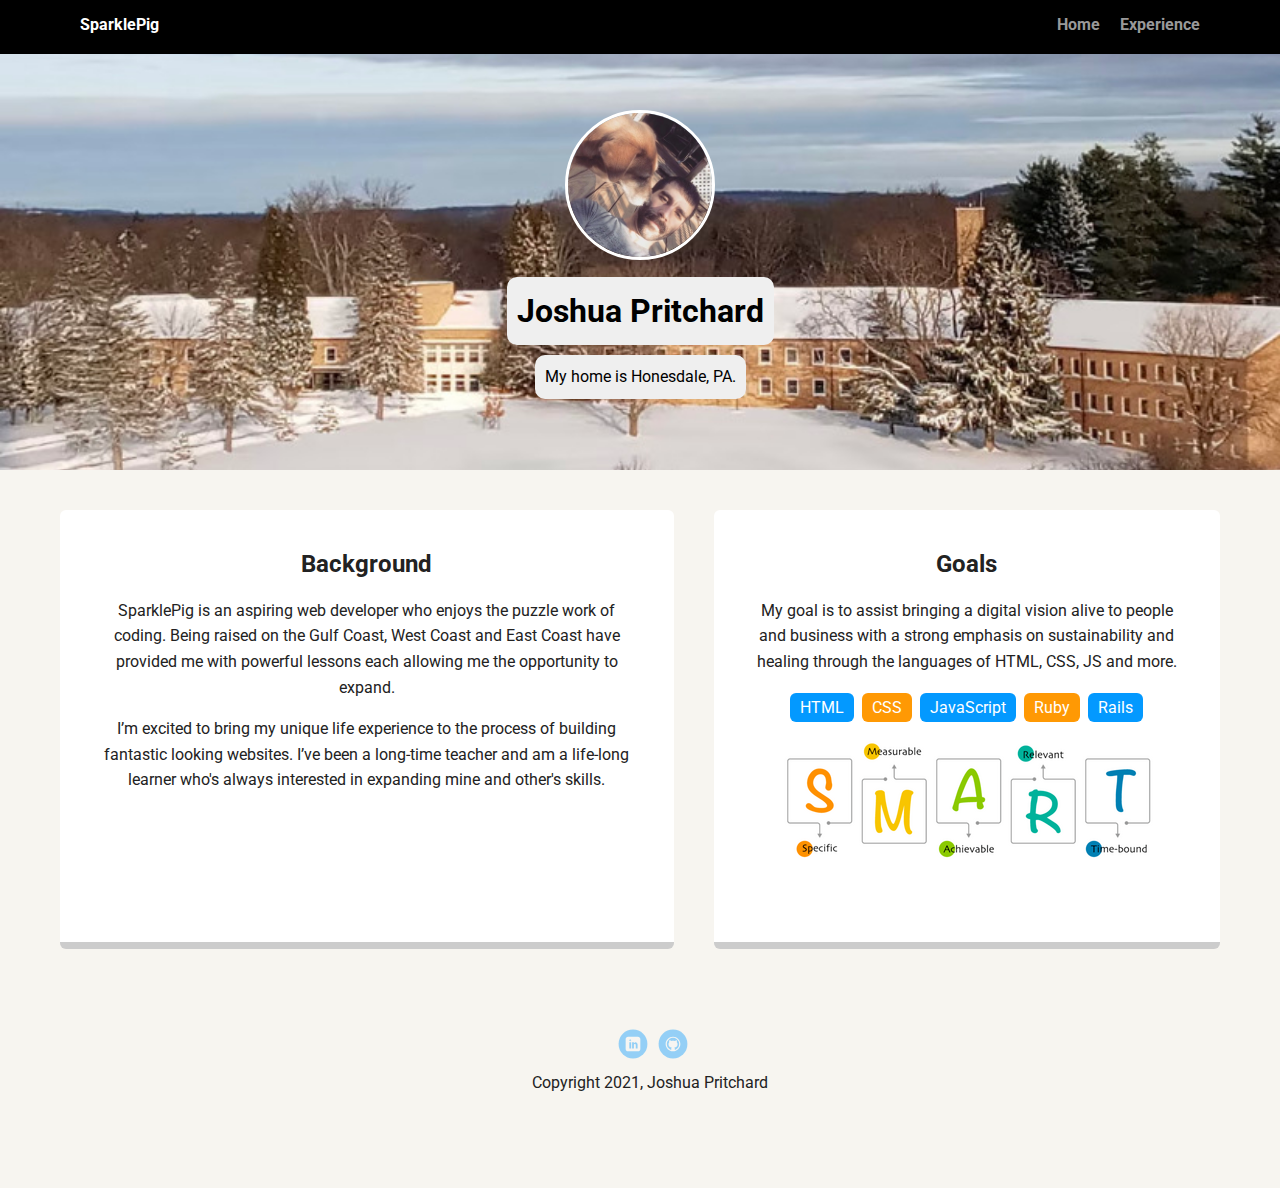
==== Project-1-Treehouse/index.html @ 8c2db4d6 "Add files via upload" ====
<!doctype html>
<html lang="en">
<head>
  <meta charset="utf-8">
  <title>experience</title>
  <meta name="viewport" content="width=device-width, initial-scale=1.0">
  <link rel="stylesheet" href="styles.css">
  <link href="https://fonts.googleapis.com/css?family=Muli%7CRoboto:400,300,500,700,900" rel="stylesheet"></head>
  </head>
  <body>

      <div class="main-nav">
        <ul class="nav">
          <li class="name">SparklePig</li>
          <li><a href="index.html">Home</a></li>
          <li><a href="Experience.html">Experience</a></li>
        </ul>
      </div>
      
    <header>
      <img src="images/profile.jpg" alt="Picture of Joshua and pup" class="profile-image" title="Joshua and Puppy">
      <h1 class="tag name">Joshua Pritchard</h1>
      <p class="tag location">My home is Honesdale, PA.</p>
    </header>

    <main class="flex">
      <div class="card">
        <h2>Background</h2>
        <p>SparklePig is an aspiring web developer who enjoys the puzzle work of coding. Being raised on the Gulf Coast, West Coast and East Coast have provided me with powerful lessons each allowing me the opportunity to expand.</p>
        <p>I’m excited to bring my unique life experience to the process of building fantastic looking websites. I’ve been a long-time teacher and am a life-long learner who's always interested in expanding mine and other's skills.</p>

      </div>


      <div class="card">
        <h2>Goals</h2>
        <p>My goal is to assist bringing a digital vision alive to people and business with a strong emphasis on sustainability and healing through the languages of HTML, CSS, JS and more.</p>
        <ul class="skills">
          <ul class="skills">
          <li>HTML</li>
          <li>CSS</li>
          <li>JavaScript</li>
          <li>Ruby</li>
          <li>Rails</li>
        </ul>
        <img src="images/smart.png" alt="Acronym of smart" class="acronym-image" title="Smart acronym">
      </div>

    </main>
    <footer>
      <ul>
        <li><a href="https://www.linkedin.com/in/joshua-p-a45223111/" class="social linkedin">LinkedIn</a></li>
        <li><a href="#" class="social github">Github</a></li>
      </ul>
      <p class="copyright">Copyright 2021, Joshua Pritchard</p>
    </footer>
  </body>
  </html>
---- Project-1-Treehouse/styles.css ----
/* Global Layout Set-up */
* { 
  box-sizing: border-box;
}
  
body {
  margin: 0;
  padding: 0;
  text-align: center;
  font-family: 'Roboto', sans-serif;
  color: #222;
  background: #f7f5f0;
}
/* Link Styles */

a {
  text-decoration: none;
  color: #999;
}
a:hover {
  color: #6633ff;
}

/* Section Styles */

.main-nav {
  width: 100%;
  background: black;
  min-height: 30px;
  padding: 10px;
  position: fixed;
  text-align: center;
}
.nav {
  display: flex;
  justify-content: space-around;
  font-weight: 700;
  list-style-type: none;
  margin: 0 auto;
  padding: 0;
}

.nav .name {
    display: block;
    margin-right: auto;
    color: white;
}
.nav li {
  padding: 5px 10px 10px 10px;
}
.nav a {
  transition: all .5s;
}
.nav a:hover {
  color: white
}

header {
  text-align: center;
  background: url('images/campus.jpg') no-repeat top center ;
  background-size: cover;
  overflow: hidden;
  padding-top: 60px;
}
header {
  line-height: 1.5;
}
header .profile-image {
  margin-top: 50px;
  width: 150px;
  height: 150px;
  border-radius: 50%;
  border: 3px solid white;
  transition: all .5s;
}
header .profile-image:hover {
  transform: scale(1.2) rotate(5deg);
}
.tag {
  background-color: #efefef; 
  color: black;
  padding: 10px;
  border-radius: 10px;
  display: table;
  margin: 10px auto;
} 
.location {
  background-color: #efefef;
  color: black;
}
.card {
  margin: 20px;
  padding: 20px 40px 40px;
  max-width: 1000px;
  text-align: center;
  background: #fff;
  border-bottom: 7px solid #ccc;
  border-radius: 6px;
  transition: all .5s;
}
.card:hover {
  border-color: #ff99ff;
}

ul.skills {
  padding: 0;
  text-align: center;
}

.skills li {
  border-radius: 6px;
  display: inline-block;
  background: #ff9904;
  color: white;
  padding: 5px 10px;
  margin: 2px;
}

.skills li:nth-child(odd) {
  background: #0399ff;
}

footer {
  width: 100%;
  min-height: 30px;
  padding: 20px 0 40px 20px;
}

footer .copyright {
  top: -8px;
  font-size: .75em;
}

footer ul {
  list-style-type: none;
  margin: 0;
  padding: 0;
}

footer ul li {
  display: inline-block;
}

a.social {
  display: inline-block;
  text-indent: -9999px;
  margin-left: 5px;
  width: 30px;
  height: 30px;
  background-size: 30px 30px;
  opacity: .4;
  transition: all .5s;
}
a.twitter {
  background-image: url(images/twitter.svg);
}
a.linkedin {
  background-image: url(images/linkedin.svg);
}
a.github {
  background-image: url(images/github.svg);
}
a.social:hover {
  opacity: 1;
}
.clearfix {
  clear: both;
}

/* Styles for larger screens */
@media screen and (min-width: 720px) {
  
  .flex {
      display: -ms-flexbox;      /* TWEENER - IE 10 */
      display: flex; 
      max-width: 1200px;
      -ms-flex-pack: distribute;
      justify-content: space-around;
      margin: 0 auto;
  }

  header {
    min-height: 470px;
  }

  .nav {
    max-width: 1200px;
    padding: 0 30px;
  }


  main {
    padding-top: 20px;
  }

  main p {
    line-height: 1.6em;
  }

  footer {
    font-size: 1.3em;
    max-width: 1200px;
    margin: 40px auto;
  }

}
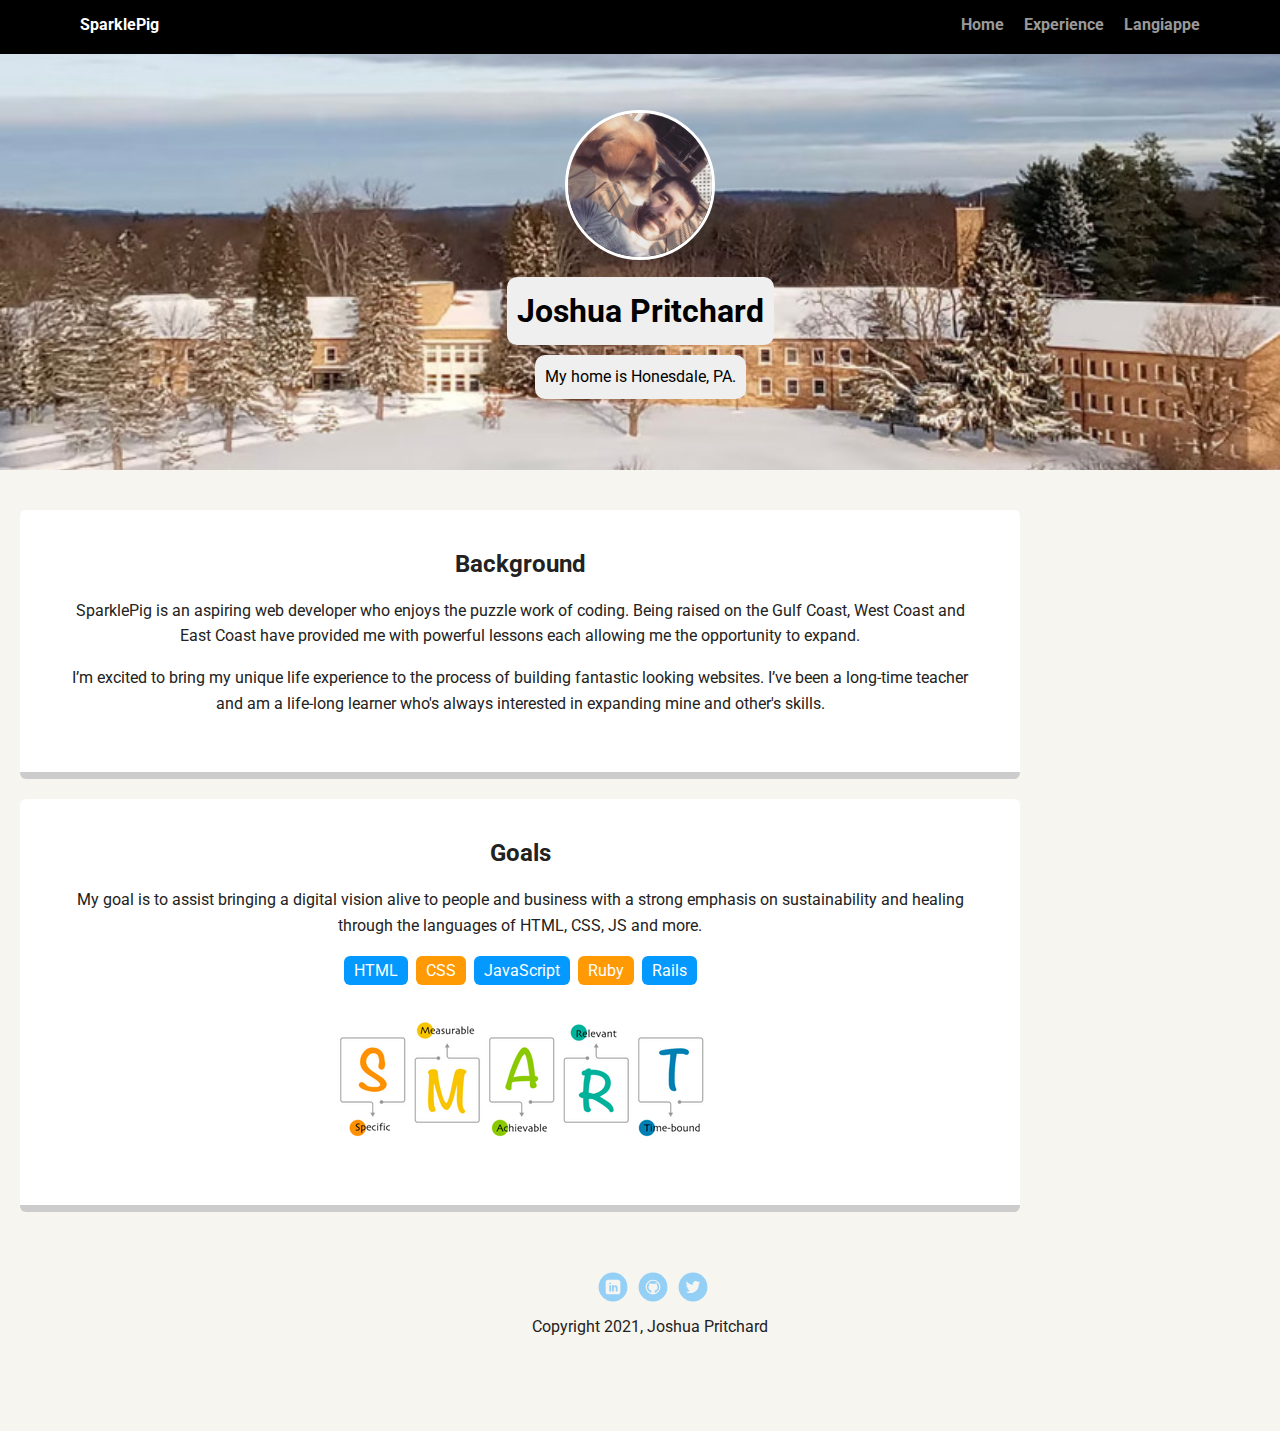
==== commit e5cdaef5: "Add files via upload" ====
--- a/Project-1-Treehouse/index.html
+++ b/Project-1-Treehouse/index.html
@@ -5,7 +5,7 @@
   <title>experience</title>
   <meta name="viewport" content="width=device-width, initial-scale=1.0">
   <link rel="stylesheet" href="styles.css">
-  <link href="https://fonts.googleapis.com/css?family=Muli%7CRoboto:400,300,500,700,900" rel="stylesheet"></head>
+  <link href="https://fonts.googleapis.com/css?family=Muli%7CRoboto:400,300,500,700,900" rel="stylesheet">
   </head>
   <body>
 
@@ -14,45 +14,47 @@
           <li class="name">SparklePig</li>
           <li><a href="index.html">Home</a></li>
           <li><a href="Experience.html">Experience</a></li>
+          <li><a href="Langiappe.html">Langiappe</a></li>
         </ul>
       </div>
-      
+
     <header>
       <img src="images/profile.jpg" alt="Picture of Joshua and pup" class="profile-image" title="Joshua and Puppy">
       <h1 class="tag name">Joshua Pritchard</h1>
       <p class="tag location">My home is Honesdale, PA.</p>
     </header>
 
-    <main class="flex">
+    <main>
+
+    <div></div>
+      <div class="flex"></div>
       <div class="card">
         <h2>Background</h2>
         <p>SparklePig is an aspiring web developer who enjoys the puzzle work of coding. Being raised on the Gulf Coast, West Coast and East Coast have provided me with powerful lessons each allowing me the opportunity to expand.</p>
         <p>I’m excited to bring my unique life experience to the process of building fantastic looking websites. I’ve been a long-time teacher and am a life-long learner who's always interested in expanding mine and other's skills.</p>
+    </div>
 
-      </div>
-
-
-      <div class="card">
+        <div class="card">
         <h2>Goals</h2>
         <p>My goal is to assist bringing a digital vision alive to people and business with a strong emphasis on sustainability and healing through the languages of HTML, CSS, JS and more.</p>
         <ul class="skills">
-          <ul class="skills">
           <li>HTML</li>
           <li>CSS</li>
           <li>JavaScript</li>
           <li>Ruby</li>
           <li>Rails</li>
         </ul>
-        <img src="images/smart.png" alt="Acronym of smart" class="acronym-image" title="Smart acronym">
-      </div>
+      <img src="images/smart.png" alt="Acronym of smart" class="acronym-image" title="Smart acronym">
+    </div>
+  </main>
 
-    </main>
-    <footer>
-      <ul>
-        <li><a href="https://www.linkedin.com/in/joshua-p-a45223111/" class="social linkedin">LinkedIn</a></li>
-        <li><a href="#" class="social github">Github</a></li>
-      </ul>
-      <p class="copyright">Copyright 2021, Joshua Pritchard</p>
-    </footer>
-  </body>
-  </html>
+  <footer>
+    <ul>
+      <li><a href="https://www.linkedin.com/in/joshua-p-a45223111/" class="social linkedin">LinkedIn</a></li>
+      <li><a href="https://github.com/Joshua-Pritchard" class="social github">Github</a></li>
+      <li><a href="https://www.facebook.com/joshua.pritchard.39" class="social facebook">Facebook</a></li>
+    </ul>
+    <p class="copyright">Copyright 2021, Joshua Pritchard</p>
+  </footer>
+</body>
+</html>
--- a/Project-1-Treehouse/styles.css
+++ b/Project-1-Treehouse/styles.css
@@ -1,8 +1,8 @@
 /* Global Layout Set-up */
-* { 
+* {
   box-sizing: border-box;
 }
-  
+
 body {
   margin: 0;
   padding: 0;
@@ -74,16 +74,17 @@
   transition: all .5s;
 }
 header .profile-image:hover {
-  transform: scale(1.2) rotate(5deg);
+  transform: scale(1.2) rotate(360deg);
+
 }
 .tag {
-  background-color: #efefef; 
+  background-color: #efefef;
   color: black;
   padding: 10px;
   border-radius: 10px;
   display: table;
   margin: 10px auto;
-} 
+}
 .location {
   background-color: #efefef;
   color: black;
@@ -96,7 +97,6 @@
   background: #fff;
   border-bottom: 7px solid #ccc;
   border-radius: 6px;
-  transition: all .5s;
 }
 .card:hover {
   border-color: #ff99ff;
@@ -151,8 +151,8 @@
   opacity: .4;
   transition: all .5s;
 }
-a.twitter {
-  background-image: url(images/twitter.svg);
+a.facebook {
+  background-image: url(images/facebook.svg);
 }
 a.linkedin {
   background-image: url(images/linkedin.svg);
@@ -169,10 +169,10 @@
 
 /* Styles for larger screens */
 @media screen and (min-width: 720px) {
-  
+
   .flex {
       display: -ms-flexbox;      /* TWEENER - IE 10 */
-      display: flex; 
+      display: flex;
       max-width: 1200px;
       -ms-flex-pack: distribute;
       justify-content: space-around;
@@ -204,4 +204,3 @@
   }
 
 }
-
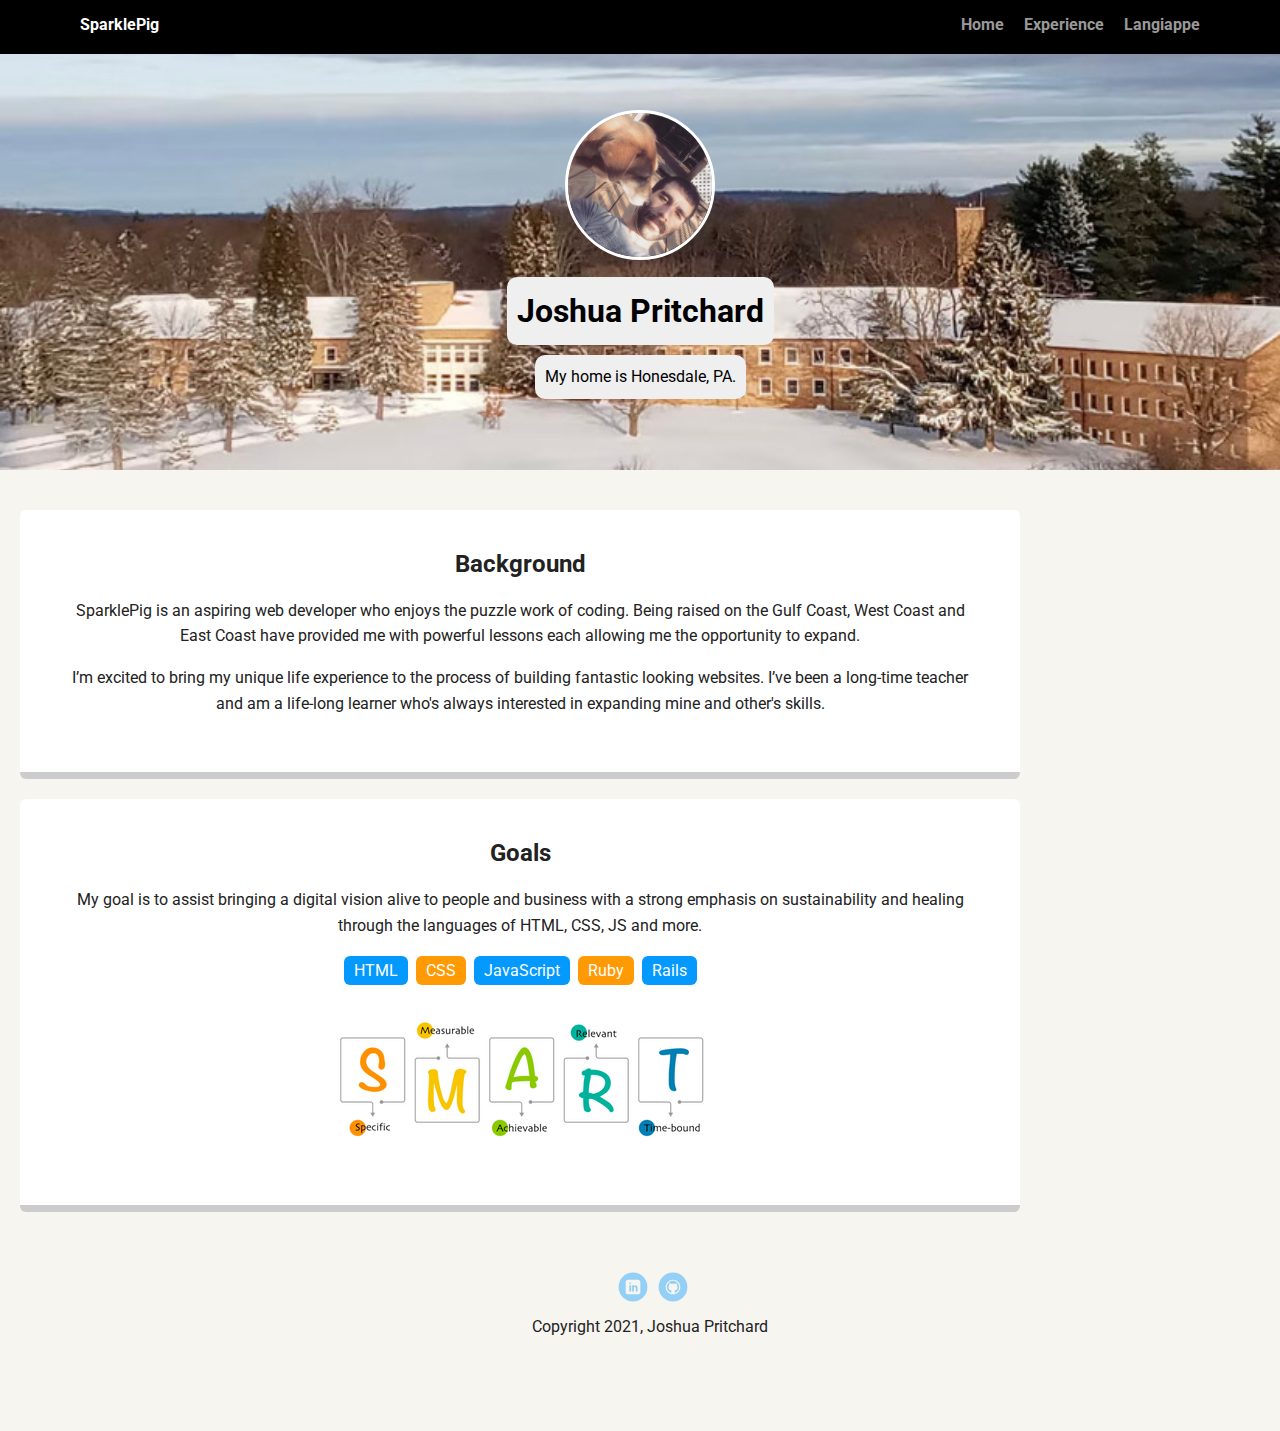
==== commit 6167090a: "Add files via upload" ====
--- a/Project-1-Treehouse/index.html
+++ b/Project-1-Treehouse/index.html
@@ -52,7 +52,6 @@
     <ul>
       <li><a href="https://www.linkedin.com/in/joshua-p-a45223111/" class="social linkedin">LinkedIn</a></li>
       <li><a href="https://github.com/Joshua-Pritchard" class="social github">Github</a></li>
-      <li><a href="https://www.facebook.com/joshua.pritchard.39" class="social facebook">Facebook</a></li>
     </ul>
     <p class="copyright">Copyright 2021, Joshua Pritchard</p>
   </footer>
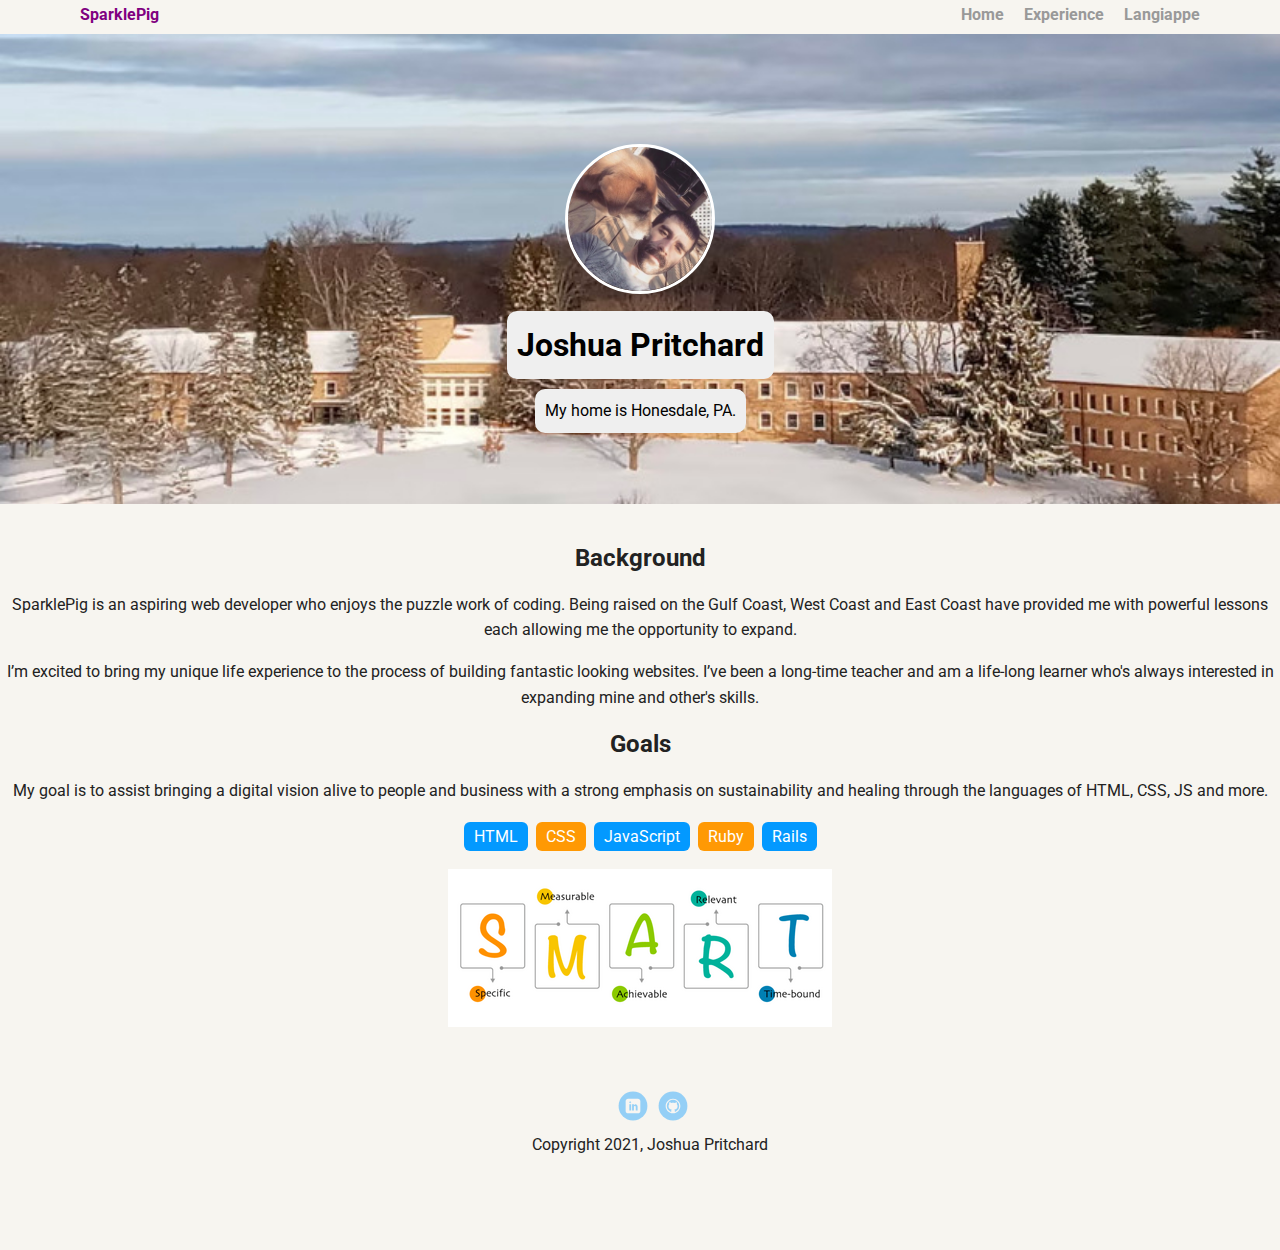
==== commit 2f8ab0d6: "Add files via upload" ====
--- a/Project-1-Treehouse/index.html
+++ b/Project-1-Treehouse/index.html
@@ -9,14 +9,14 @@
   </head>
   <body>
 
-      <div class="main-nav">
+      <nav>
         <ul class="nav">
           <li class="name">SparklePig</li>
           <li><a href="index.html">Home</a></li>
           <li><a href="Experience.html">Experience</a></li>
           <li><a href="Langiappe.html">Langiappe</a></li>
         </ul>
-      </div>
+      </nav>
 
     <header>
       <img src="images/profile.jpg" alt="Picture of Joshua and pup" class="profile-image" title="Joshua and Puppy">
@@ -28,13 +28,13 @@
 
     <div></div>
       <div class="flex"></div>
-      <div class="card">
+      <section>
         <h2>Background</h2>
         <p>SparklePig is an aspiring web developer who enjoys the puzzle work of coding. Being raised on the Gulf Coast, West Coast and East Coast have provided me with powerful lessons each allowing me the opportunity to expand.</p>
         <p>I’m excited to bring my unique life experience to the process of building fantastic looking websites. I’ve been a long-time teacher and am a life-long learner who's always interested in expanding mine and other's skills.</p>
-    </div>
+    </section>
 
-        <div class="card">
+        <section>
         <h2>Goals</h2>
         <p>My goal is to assist bringing a digital vision alive to people and business with a strong emphasis on sustainability and healing through the languages of HTML, CSS, JS and more.</p>
         <ul class="skills">
@@ -45,7 +45,7 @@
           <li>Rails</li>
         </ul>
       <img src="images/smart.png" alt="Acronym of smart" class="acronym-image" title="Smart acronym">
-    </div>
+    </section>
   </main>
 
   <footer>
--- a/Project-1-Treehouse/styles.css
+++ b/Project-1-Treehouse/styles.css
@@ -43,7 +43,7 @@
 .nav .name {
     display: block;
     margin-right: auto;
-    color: white;
+    color: purple;
 }
 .nav li {
   padding: 5px 10px 10px 10px;
